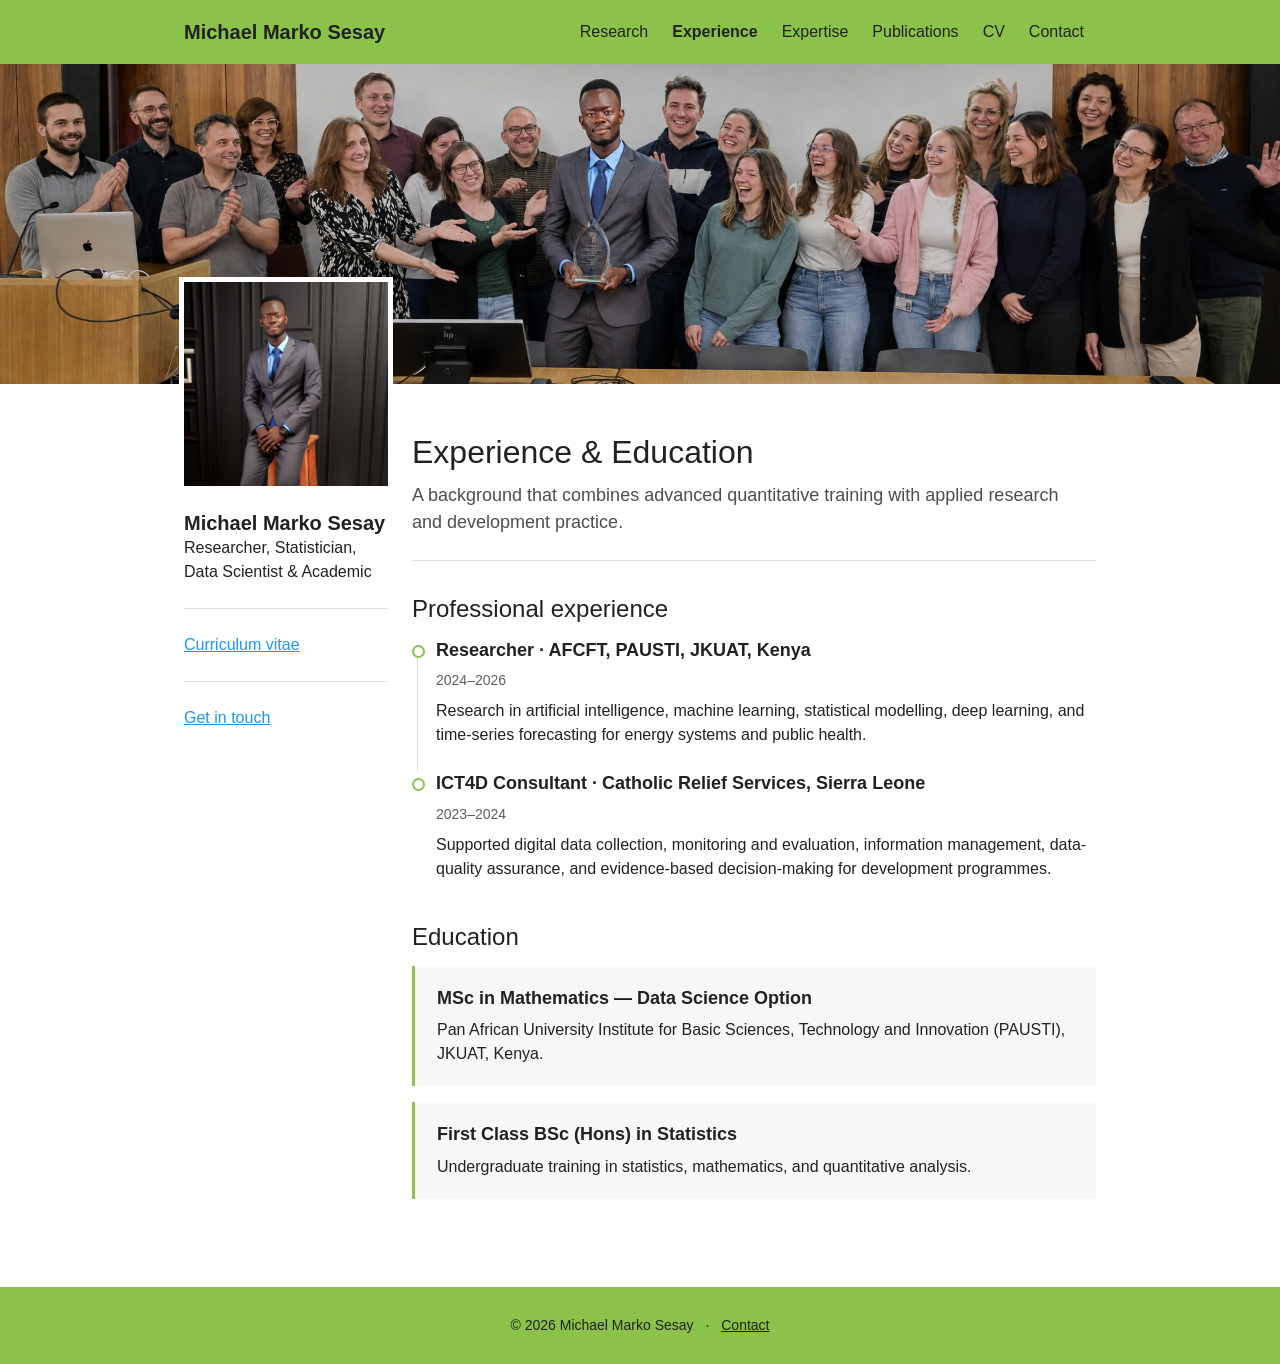
==== pages/achievements.html @ f6ff1989 "first commit" ====
<!doctype html>
<html lang="en"><head><meta charset="UTF-8" /><meta name="viewport" content="width=device-width, initial-scale=1.0" /><meta name="description" content="Professional experience and education of Michael Marko Sesay." /><title>Experience · Michael Marko Sesay</title><link rel="stylesheet" href="../assets/css/styles.css" /></head>
<body><header class="site-header"><div class="header-inner"><a class="site-title" href="../index.html">Michael Marko Sesay</a><nav class="desktop-nav" aria-label="Primary navigation"><a href="projects.html">Research</a><a aria-current="page" href="achievements.html">Experience</a><a href="testimonials.html">Expertise</a><a href="publications.html">Publications</a><a href="cv.html">CV</a><a href="contact.html">Contact</a></nav></div></header><div class="hero"><img src="../assets/images/group.png" alt="" /></div>
<main class="main-content"><div class="layout"><aside class="sidebar"><section class="profile-card"><img class="profile-photo" src="../assets/images/michael-marko-sesay.jpeg" alt="Michael Marko Sesay" /><h2>Michael Marko Sesay</h2><p>Researcher, Statistician, Data Scientist &amp; Academic</p><hr /><p><a href="cv.html">Curriculum vitae</a></p><hr /><p><a href="contact.html">Get in touch</a></p></section></aside><article class="content-column"><header class="page-intro"><h1>Experience &amp; Education</h1><p>A background that combines advanced quantitative training with applied research and development practice.</p></header><section class="detail-section"><h2>Professional experience</h2><ol class="timeline"><li><h3>Researcher · AFCFT, PAUSTI, JKUAT, Kenya</h3><p class="meta">2024–2026</p><p>Research in artificial intelligence, machine learning, statistical modelling, deep learning, and time-series forecasting for energy systems and public health.</p></li><li><h3>ICT4D Consultant · Catholic Relief Services, Sierra Leone</h3><p class="meta">2023–2024</p><p>Supported digital data collection, monitoring and evaluation, information management, data-quality assurance, and evidence-based decision-making for development programmes.</p></li></ol></section><section class="detail-section"><h2>Education</h2><ul class="feature-list"><li class="feature-card"><h3>MSc in Mathematics — Data Science Option</h3><p>Pan African University Institute for Basic Sciences, Technology and Innovation (PAUSTI), JKUAT, Kenya.</p></li><li class="feature-card"><h3>First Class BSc (Hons) in Statistics</h3><p>Undergraduate training in statistics, mathematics, and quantitative analysis.</p></li></ul></section></article></div></main><footer class="site-footer"><div>© 2026 Michael Marko Sesay <span>·</span> <a href="contact.html">Contact</a></div></footer></body></html>
---- assets/css/styles.css ----
:root {
  --green: #8bc34a;
  --ink: #212121;
  --muted: rgba(0, 0, 0, 0.54);
  --link: #1e95f2;
}

* { box-sizing: border-box; }
html { scroll-behavior: smooth; }
body { margin: 0; overflow-x: hidden; color: var(--ink); font-family: Arial, sans-serif; font-size: 16px; line-height: 1.5; }
a { color: var(--link); }

.site-header { position: fixed; z-index: 10; top: 0; right: 0; left: 0; height: 64px; background: var(--green); }
.header-inner { display: flex; align-items: center; max-width: 960px; height: 100%; margin: auto; padding: 0 24px; }
.site-title { color: var(--ink); font-size: 20px; font-weight: 700; line-height: 32px; text-decoration: none; white-space: nowrap; }
.desktop-nav { display: flex; align-items: center; margin-left: auto; }
.desktop-nav > a, .more-button { display: block; padding: 0 12px; border: 0; background: transparent; color: var(--ink); font: inherit; line-height: 32px; text-decoration: none; white-space: nowrap; cursor: pointer; }
.desktop-nav > a[aria-current="page"] { font-weight: 700; }
.more-menu { position: relative; }
.more-links { position: absolute; top: 36px; right: 0; display: none; width: 250px; padding: 4px 0; background: #fff; border: 1px solid #eee; border-radius: 4px; box-shadow: 0 1px 5px #0002; }
.more-links.open { display: block; }
.more-links a { display: block; padding: 8px 16px; color: var(--ink); line-height: 24px; text-decoration: none; }
.more-links a:hover { background: #f8f8f8; }

.hero { height: 240px; margin-top: 64px; overflow: hidden; background: #fff; }
.hero img { width: 100%; height: 100%; object-fit: cover; }
.main-content { min-height: calc(90vh - 64px); padding: 48px 0; }
.layout { display: grid; grid-template-columns: minmax(0, 25%) minmax(0, 75%); max-width: 960px; margin: auto; padding: 0 24px; }
.sidebar { padding-right: 24px; }
.profile-card { margin-top: -168px; }
.profile-photo { display: block; width: 100%; aspect-ratio: 1; object-fit: cover; box-shadow: 0 0 0 5px #fff; }
.profile-card .profile-photo, .mobile-contact .profile-photo, .contact-dialog .profile-photo { object-position: center top; }
.profile-card h2 { margin: 0; padding-top: 24px; font-size: 20px; line-height: 1.3; }
.profile-card p { margin: 0 0 16px; font-size: 16px; }
.profile-card a { overflow-wrap: anywhere; word-break: break-word; }
hr { height: 1px; margin: 24px 0; border: 0; background: #e0e0e0; }
.profile-card .large-rule { margin: 24px 0; }
.social-links { margin: 0; padding: 0; list-style: none; }
.social-links li { display: flex; align-items: center; min-height: 24px; margin-bottom: 8px; }
.social-icon { display: inline-grid; width: 24px; height: 24px; margin-right: 8px; place-items: center; color: #fff; background: #777; border-radius: 50%; font-size: 11px; font-weight: 700; }
.social-links li:first-child .social-icon { border-radius: 1px; background: #0a66c2; font-size: 13px; }

.content-column { padding-left: 0; }
.mobile-contact { display: none; }
article h1 { margin: 0; font-size: 32px; font-weight: 400; line-height: 1.25; }
article h2 { margin: 30px 0 14px; font-size: 24px; font-weight: 400; line-height: 1.3; }
article p { margin: 0 0 16px; }
.idea { margin: 18px 0; font-size: 21px; }

.page-intro { margin-bottom: 32px; padding-bottom: 24px; border-bottom: 1px solid #e0e0e0; }
.page-intro h1 { margin: 0 0 10px; font-size: 32px; font-weight: 400; line-height: 1.25; }
.page-intro p { max-width: 680px; margin: 0; color: #4d4d4d; font-size: 18px; }
.detail-section { margin-bottom: 40px; }
.detail-section h2 { margin: 0 0 14px; font-size: 24px; font-weight: 400; line-height: 1.3; }
.detail-section h3 { margin: 0 0 8px; font-size: 18px; line-height: 1.35; }
.detail-section p { margin: 0 0 14px; }
.feature-list { display: grid; gap: 16px; margin: 0; padding: 0; list-style: none; }
.feature-card { padding: 20px 22px; border-left: 3px solid var(--green); background: #f7f8f6; }
.feature-card p:last-child { margin-bottom: 0; }
.meta { margin-bottom: 8px !important; color: #5e5e5e; font-size: 14px; }
.timeline { margin: 0; padding: 0; list-style: none; }
.timeline li { position: relative; margin: 0 0 24px; padding-left: 24px; }
.timeline li::before { position: absolute; top: 7px; left: 0; width: 9px; height: 9px; border: 2px solid var(--green); border-radius: 50%; background: #fff; content: ""; }
.timeline li:not(:last-child)::after { position: absolute; top: 20px; bottom: -24px; left: 5px; width: 1px; background: #d9d9d9; content: ""; }
.contact-list { margin: 0; padding: 0; list-style: none; }
.contact-list li { margin: 0 0 14px; }
.contact-label { display: block; margin-bottom: 2px; color: #666; font-size: 13px; font-weight: 700; letter-spacing: .03em; text-transform: uppercase; }
.page-profile-title { margin: 0 0 16px; font-size: 20px; font-weight: 700; }
.consultation-form { padding: 24px; border-left: 3px solid var(--green); background: #f7f8f6; }
.consultation-form h2 { margin-top: 0; }
.consultation-form > p { margin-bottom: 20px; }
.form-grid { display: grid; grid-template-columns: repeat(2, minmax(0, 1fr)); gap: 16px; }
.form-field { display: grid; gap: 6px; }
.form-field-full { grid-column: 1 / -1; }
.form-field label { color: #404040; font-size: 14px; font-weight: 700; }
.form-field input, .form-field textarea { width: 100%; padding: 10px 12px; border: 1px solid #c9cec4; border-radius: 3px; background: #fff; color: var(--ink); font: inherit; }
.form-field textarea { min-height: 150px; resize: vertical; }
.form-field input:focus, .form-field textarea:focus { border-color: #669a3e; outline: 3px solid #8bc34a42; }
.form-honeypot { position: absolute; width: 1px; height: 1px; overflow: hidden; clip: rect(0 0 0 0); white-space: nowrap; }
.form-submit { margin-top: 18px; padding: 10px 18px; border: 0; border-radius: 3px; background: #75a842; color: #15210d; font: inherit; font-weight: 700; cursor: pointer; }
.form-submit:hover:not(:disabled) { background: #659935; }
.form-submit:disabled { cursor: wait; opacity: .7; }
.form-status { min-height: 24px; margin: 13px 0 0; font-size: 14px; }
.form-status[data-state="success"] { color: #2e7021; }
.form-status[data-state="error"] { color: #a13223; }
.form-status[data-state="pending"] { color: #4d5f41; }
.direct-email { margin-top: 14px !important; font-size: 14px; }

.site-footer { padding: 28px 24px; background: var(--green); color: var(--ink); text-align: center; font-size: 14px; }
.site-footer a { color: var(--ink); }
.site-footer span { margin: 0 8px; }

.contact-dialog { width: min(420px, calc(100% - 32px)); padding: 28px; border: 0; box-shadow: 0 10px 40px #0005; text-align: center; }
.contact-dialog::backdrop { background: #0008; }
.contact-dialog .profile-photo { width: 160px; margin: 0 auto 22px; }
.contact-dialog h2 { margin: 0; font-size: 24px; }
.dialog-close { position: absolute; top: 8px; right: 12px; border: 0; background: transparent; font-size: 28px; cursor: pointer; }

@media (min-width: 768px) { .hero { height: 320px; } .profile-card { margin-top: calc(-50% - 48px); } }
@media (max-width: 767px) {
  .layout { display: block; padding: 0 24px; }
  .sidebar { display: none; }
  .mobile-contact { display: block; margin-top: -168px; padding-bottom: 24px; text-align: center; }
  .mobile-contact .profile-photo { width: 240px; margin: 0 auto 24px; }
  .mobile-contact h1 { margin: 0; font-size: 28px; line-height: 1.25; }
  .mobile-contact p { margin: 6px 0 0; padding: 0 8px; font-size: 16px; overflow-wrap: break-word; }
  .contact-button { padding: 8px 20px; border: 0; border-radius: 3px; background: var(--green); color: var(--ink); font: inherit; cursor: pointer; }
  article h1 { font-size: 30px; }
  .page-intro h1 { font-size: 30px; }
  .form-grid { grid-template-columns: 1fr; }
  .form-field-full { grid-column: auto; }
}
@media (max-width: 620px) { .desktop-nav { display: none; } }

/* Homepage — bespoke research portfolio layout */
.home-page { background: #fff; color: #1c1c25; font-family: Arial, Helvetica, sans-serif; font-size: 14px; line-height: 1.45; }
.home-page * { box-sizing: border-box; }
.home-container { width: min(1364px, calc(100% - 48px)); margin: 0 auto; }
.home-header { height: 64px; border-top: 1px solid #dcdcd6; border-bottom: 1px solid #e4e5e0; background: #fff; }
.home-nav { display: flex; align-items: center; justify-content: space-between; height: 100%; }
.home-brand { display: inline-flex; align-items: center; gap: 13px; color: #14151d; font-size: 23px; font-weight: 700; line-height: 1; text-decoration: none; letter-spacing: -.3px; }
.home-brand strong { color: #578c34; }
.brand-mark { width: 39px; height: 39px; color: #8eb75e; }
.home-links { display: flex; align-items: stretch; gap: 30px; height: 100%; }
.home-links a { position: relative; display: grid; align-items: center; color: #262630; font-size: 13px; text-decoration: none; }
.home-links a.active { color: #558d31; font-weight: 700; }
.home-links a.active::after { position: absolute; right: 0; bottom: 4px; left: 0; height: 2px; background: #558d31; content: ""; }
.home-hero { position: relative; min-height: 413px; overflow: hidden; background: radial-gradient(circle at 85% 42%, #f1f6ee 0 5%, transparent 28%), linear-gradient(90deg, #fff 0%, #fff 40%, #fbfcfa 100%); }
.hero-brain { position: absolute; top: -104px; right: -10px; width: min(790px, 54vw); max-height: 590px; object-fit: contain; opacity: .43; mix-blend-mode: multiply; }
.hero-grid { position: relative; z-index: 1; display: grid; grid-template-columns: 394px minmax(0, 1fr); gap: 67px; padding-top: 23px; }
.identity-card { align-self: start; overflow: hidden; border-radius: 11px; background: #fff; box-shadow: 0 14px 22px #395b282d; }
.identity-card > img { display: block; width: 100%; height: 260px; object-fit: cover; object-position: center 18%; }
.identity-copy { min-height: 106px; padding: 12px 24px 10px; color: #fff; background: linear-gradient(100deg, #447c32, #5a8647e8); }
.identity-copy h2 { margin: 0 0 1px; color: #fff; font-size: 20px; font-weight: 700; line-height: 1.2; }
.identity-copy > p { margin: 0; font-size: 12px; line-height: 1.45; }
.identity-meta { display: flex; justify-content: space-between; gap: 12px; margin-top: 8px; color: #fff; font-size: 11px; white-space: nowrap; }
.identity-meta a { color: inherit; text-decoration: none; }
.hero-copy { max-width: 660px; padding-top: 28px; }
.eyebrow { margin: 0 0 13px; color: #528a31; font-size: 12px; font-weight: 700; letter-spacing: .02em; }
.hero-copy h1 { margin: 0; color: #171923; font-size: clamp(37px, 3.2vw, 40px); font-weight: 700; letter-spacing: -.75px; line-height: 1.16; }
.hero-copy h1 span { color: #548b33; }
.title-rule { width: 45px; height: 3px; margin: 18px 0 18px; background: #578f37; }
.hero-description { max-width: 610px; margin: 0; color: #4e4e59; font-size: 13px; line-height: 1.7; }
.hero-actions { display: flex; gap: 16px; margin-top: 28px; }
.button { display: inline-flex; align-items: center; justify-content: center; min-width: 151px; height: 42px; padding: 0 18px; border: 1px solid #5e913b; border-radius: 8px; color: #20211f; background: #fff; font-size: 12px; font-weight: 700; text-decoration: none; }
.button span { margin-right: 12px; color: #518834; font-size: 19px; font-weight: 400; }
.button-primary { color: #fff; border-color: #4f8330; background: linear-gradient(135deg, #578e32, #79a849); box-shadow: 0 7px 11px #53862b3b; }
.button-primary span { color: #fff; }
.metrics { position: relative; z-index: 2; display: grid; grid-template-columns: repeat(4, 1fr); margin-top: 0; border-radius: 11px; background: #fff; box-shadow: 0 6px 19px #232a1420; transform: translateY(-2px); }
.metric { display: flex; align-items: center; justify-content: center; gap: 16px; min-height: 74px; }
.metric:not(:last-child) { border-right: 1px solid #e4e6e0; }
.metric-icon { display: grid; width: 43px; height: 43px; place-items: center; border: 1px solid #dce6d5; border-radius: 50%; color: #579035; background: linear-gradient(135deg, #fff, #eff5ea); font-size: 23px; }
.metric p { margin: 0; }
.metric strong, .metric span:not(.metric-icon) { display: block; }
.metric strong { color: #548c33; font-size: 19px; line-height: 1.1; }
.metric p span { margin-top: 3px; color: #5f5d69; font-size: 12px; }
.dashboard { display: grid; grid-template-columns: 1.43fr .83fr .65fr; gap: 35px; padding-top: 23px; padding-bottom: 30px; }
.section-heading { display: flex; align-items: baseline; justify-content: space-between; margin-bottom: 12px; }
.section-heading h2, .highlights-panel h2 { margin: 0; color: #1b1c23; font-size: 15px; font-weight: 700; }
.section-heading a, .research-card-copy a, .all-publications { color: #578f37; font-size: 10px; font-weight: 700; text-decoration: none; }
.research-grid { display: grid; grid-template-columns: repeat(3, 1fr); gap: 16px; }
.research-card { overflow: hidden; min-height: 232px; border-radius: 8px; background: #fff; box-shadow: 0 4px 10px #242d1817; }
.research-image { height: 93px; background-image: url("../images/research-triptych.png"); background-repeat: no-repeat; background-size: 300% auto; }
.image-one { background-position: 0 center; }
.image-two { background-position: 50% center; }
.image-three { background-position: 100% center; }
.research-card-copy { padding: 10px 13px 14px; }
.research-card-copy h3 { margin: 0 0 7px; color: #21232a; font-size: 13px; line-height: 1.24; }
.research-card-copy p { min-height: 49px; margin: 0 0 8px; color: #575866; font-size: 10px; line-height: 1.45; }
.publication-panel { min-width: 0; }
.publication-list { padding: 9px 15px 0; border-radius: 8px 8px 0 0; background: #fff; box-shadow: 0 4px 10px #242d1817; }
.publication-list article { display: grid; grid-template-columns: 23px minmax(0, 1fr) auto; gap: 7px; padding: 9px 0 10px; }
.publication-list article + article { border-top: 1px solid #e6e7e4; }
.publication-icon { color: #589035; font-size: 21px; }
.publication-list h3 { margin: 0; color: #26272d; font-size: 10px; line-height: 1.34; }
.publication-list p { margin: 3px 0 0; color: #71717c; font-size: 9px; }
.publication-list time { color: #74747d; font-size: 10px; }
.all-publications { display: block; padding: 9px 16px 13px; border-radius: 0 0 8px 8px; background: #fff; text-align: right; box-shadow: 0 6px 10px #242d1817; }
.highlights-panel { min-width: 0; }
.highlights-panel > ul { margin: 10px 0 14px; padding: 0; list-style: none; }
.highlights-panel > ul li { position: relative; margin-bottom: 9px; padding-left: 22px; color: #52535d; font-size: 10px; line-height: 1.32; }
.highlights-panel > ul li::before { position: absolute; top: -2px; left: 0; display: grid; width: 15px; height: 15px; place-items: center; border: 1px solid #72a64d; border-radius: 50%; color: #5b9137; content: "✓"; font-size: 10px; font-weight: 700; }
.highlights-panel .testimonial-title { margin-top: 14px; }
.highlights-panel blockquote { position: relative; margin: 8px 0 0; padding-left: 32px; }
.highlights-panel blockquote > span { position: absolute; top: -7px; left: 0; color: #5c963a; font-family: Georgia, serif; font-size: 47px; font-weight: 700; line-height: 1; }
.highlights-panel blockquote p { margin: 0 0 6px; color: #575762; font-size: 10px; line-height: 1.35; }
.highlights-panel blockquote footer { color: #666773; font-size: 10px; line-height: 1.25; }
.testimonial-controls { display: flex; align-items: center; justify-content: space-between; margin-top: 8px; color: #d6d8d2; font-size: 8px; }
.testimonial-controls i { color: #6ca143; font-style: normal; }
.testimonial-controls button { display: grid; width: 28px; height: 28px; place-items: center; border: 1px solid #dce5d5; border-radius: 50%; color: #61973f; background: #f5f8f3; font-size: 23px; line-height: 1; }
.home-footer { border-top: 1px solid #dfe5d9; background: #fbfcfa; }
.footer-grid { display: grid; grid-template-columns: 1.15fr 1.55fr 1.1fr .95fr; gap: 45px; padding: 20px 4px 22px; }
.footer-grid h3 { margin: 0 0 10px; color: #23242b; font-size: 13px; }
.footer-intro .home-brand { font-size: 17px; }
.footer-intro .brand-mark { width: 26px; height: 26px; }
.footer-intro p { max-width: 230px; margin: 8px 0 0; color: #484954; font-size: 11px; line-height: 1.55; }
.footer-links { display: grid; grid-template-columns: repeat(2, minmax(72px, 1fr)); gap: 5px 18px; }
.footer-links a, .footer-contact, .copyright, .legal { margin: 0; color: #44454e; font-size: 10px; text-decoration: none; }
.footer-contact { margin-bottom: 8px; }
.connect-icons { display: flex; gap: 11px; }
.connect-icons span { display: grid; width: 28px; height: 28px; place-items: center; border-radius: 50%; color: #fff; background: #1478b8; font-size: 14px; font-weight: 700; }
.connect-icons span:nth-child(2) { background: #24a28d; font-size: 10px; }.connect-icons span:nth-child(3) { background: #94bf48; }.connect-icons span:nth-child(4) { color: #556355; border: 1px solid #d5dfd1; background: #fff; }
.connect-icons sup { font-size: 6px; }
.copyright { margin-top: 11px; line-height: 1.35; }
.legal { display: flex; gap: 17px; margin-top: 12px; }.legal a { color: inherit; text-decoration: none; }
@media (max-width: 1120px) { .home-links { gap: 17px; }.hero-grid { grid-template-columns: 335px minmax(0, 1fr); gap: 43px; }.identity-card > img { height: 240px; }.dashboard { grid-template-columns: 1.35fr 1fr; }.highlights-panel { grid-column: 1 / -1; }.highlights-panel > ul { display: grid; grid-template-columns: repeat(2, 1fr); gap: 5px 20px; }.hero-copy h1 { font-size: 34px; } }
@media (max-width: 760px) { .home-container { width: min(100% - 32px, 560px); }.home-header { height: auto; }.home-nav { flex-direction: column; align-items: flex-start; gap: 9px; padding: 13px 0 9px; }.home-links { flex-wrap: wrap; gap: 3px 18px; height: auto; }.home-links a { min-height: 28px; font-size: 12px; }.home-links a.active::after { bottom: 0; }.home-hero { min-height: 0; }.hero-brain { top: 80px; right: -200px; width: 740px; opacity: .22; }.hero-grid { display: flex; flex-direction: column; gap: 25px; padding: 24px 0 32px; }.identity-card { width: min(100%, 394px); }.hero-copy { padding-top: 0; }.hero-copy h1 { font-size: clamp(30px, 9vw, 39px); }.hero-copy h1 br { display: none; }.hero-actions { flex-wrap: wrap; margin-top: 21px; }.metrics { grid-template-columns: repeat(2, 1fr); margin-top: 0; }.metric:nth-child(2) { border-right: 0; }.metric:nth-child(-n+2) { border-bottom: 1px solid #e4e6e0; }.dashboard { display: block; padding-top: 30px; }.publication-panel, .highlights-panel { margin-top: 30px; }.footer-grid { grid-template-columns: repeat(2, 1fr); gap: 25px; } }
@media (max-width: 450px) { .identity-meta { flex-direction: column; gap: 3px; }.identity-card > img { height: 235px; }.research-grid { grid-template-columns: 1fr; }.research-image { height: 140px; }.research-card-copy p { min-height: 0; }.highlights-panel > ul { display: block; }.footer-grid { grid-template-columns: 1fr; }.metrics { grid-template-columns: 1fr; }.metric, .metric:nth-child(2) { border-right: 0; border-bottom: 1px solid #e4e6e0; }.metric:last-child { border-bottom: 0; }.hero-actions { display: grid; grid-template-columns: 1fr; }.button { width: 100%; } }
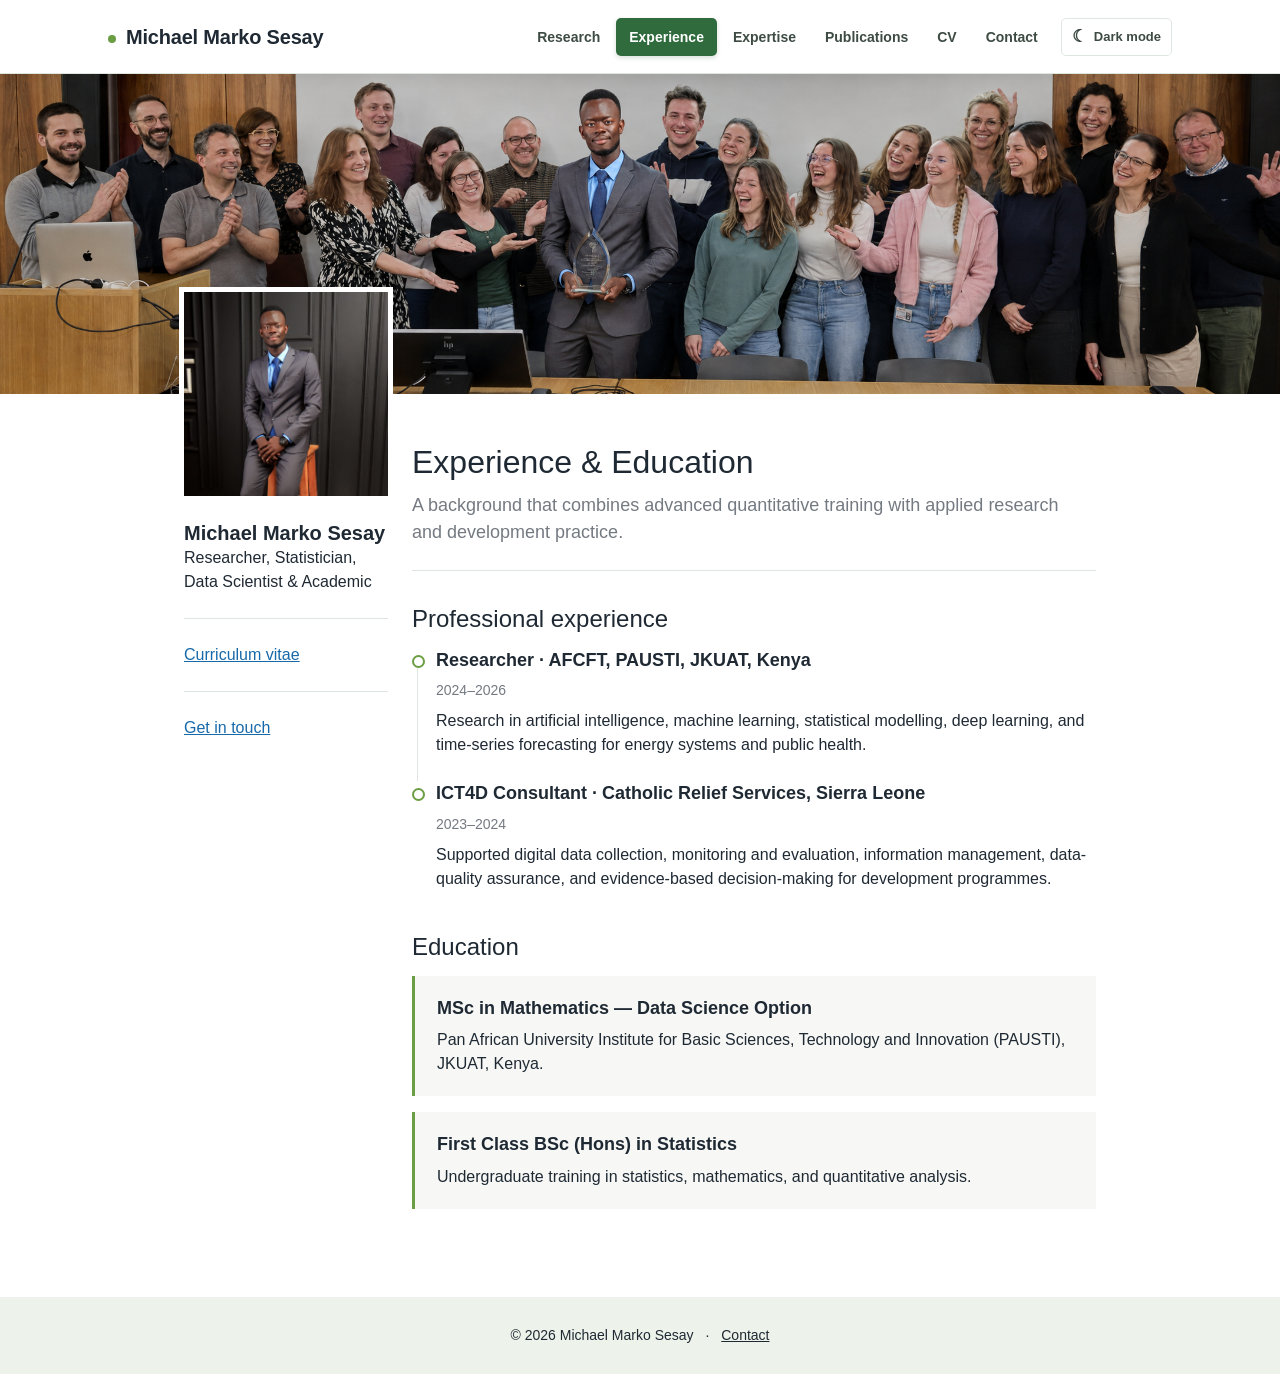
==== commit 57d9a0e6: "Add dark mode and refine contact experience" ====
--- a/pages/achievements.html
+++ b/pages/achievements.html
@@ -1,4 +1,4 @@
 <!doctype html>
-<html lang="en"><head><meta charset="UTF-8" /><meta name="viewport" content="width=device-width, initial-scale=1.0" /><meta name="description" content="Professional experience and education of Michael Marko Sesay." /><title>Experience · Michael Marko Sesay</title><link rel="stylesheet" href="../assets/css/styles.css" /></head>
+<html lang="en"><head><meta charset="UTF-8" /><meta name="viewport" content="width=device-width, initial-scale=1.0" /><meta name="description" content="Professional experience and education of Michael Marko Sesay." /><title>Experience · Michael Marko Sesay</title><link rel="stylesheet" href="../assets/css/styles.css" /><script src="../assets/js/theme.js"></script></head>
 <body><header class="site-header"><div class="header-inner"><a class="site-title" href="../index.html">Michael Marko Sesay</a><nav class="desktop-nav" aria-label="Primary navigation"><a href="projects.html">Research</a><a aria-current="page" href="achievements.html">Experience</a><a href="testimonials.html">Expertise</a><a href="publications.html">Publications</a><a href="cv.html">CV</a><a href="contact.html">Contact</a></nav></div></header><div class="hero"><img src="../assets/images/group.png" alt="" /></div>
 <main class="main-content"><div class="layout"><aside class="sidebar"><section class="profile-card"><img class="profile-photo" src="../assets/images/michael-marko-sesay.jpeg" alt="Michael Marko Sesay" /><h2>Michael Marko Sesay</h2><p>Researcher, Statistician, Data Scientist &amp; Academic</p><hr /><p><a href="cv.html">Curriculum vitae</a></p><hr /><p><a href="contact.html">Get in touch</a></p></section></aside><article class="content-column"><header class="page-intro"><h1>Experience &amp; Education</h1><p>A background that combines advanced quantitative training with applied research and development practice.</p></header><section class="detail-section"><h2>Professional experience</h2><ol class="timeline"><li><h3>Researcher · AFCFT, PAUSTI, JKUAT, Kenya</h3><p class="meta">2024–2026</p><p>Research in artificial intelligence, machine learning, statistical modelling, deep learning, and time-series forecasting for energy systems and public health.</p></li><li><h3>ICT4D Consultant · Catholic Relief Services, Sierra Leone</h3><p class="meta">2023–2024</p><p>Supported digital data collection, monitoring and evaluation, information management, data-quality assurance, and evidence-based decision-making for development programmes.</p></li></ol></section><section class="detail-section"><h2>Education</h2><ul class="feature-list"><li class="feature-card"><h3>MSc in Mathematics — Data Science Option</h3><p>Pan African University Institute for Basic Sciences, Technology and Innovation (PAUSTI), JKUAT, Kenya.</p></li><li class="feature-card"><h3>First Class BSc (Hons) in Statistics</h3><p>Undergraduate training in statistics, mathematics, and quantitative analysis.</p></li></ul></section></article></div></main><footer class="site-footer"><div>© 2026 Michael Marko Sesay <span>·</span> <a href="contact.html">Contact</a></div></footer></body></html>
--- a/assets/css/styles.css
+++ b/assets/css/styles.css
@@ -1,39 +1,52 @@
 :root {
-  --green: #8bc34a;
-  --ink: #212121;
-  --muted: rgba(0, 0, 0, 0.54);
-  --link: #1e95f2;
+  --green: #6b9e43;
+  --green-dark: #2f6b3c;
+  --ink: #1f2933;
+  --muted: rgba(31, 41, 51, 0.62);
+  --link: #1769aa;
+  --page-bg: #ffffff;
+  --surface: #f7f8f6;
+  --header-bg: rgb(255 255 255 / 96%);
+  --border: #dfe6df;
+  --nav-ink: #3d4b43;
+  --nav-hover: #edf4ec;
+  --footer-bg: #edf3ea;
 }
 
 * { box-sizing: border-box; }
 html { scroll-behavior: smooth; }
-body { margin: 0; overflow-x: hidden; color: var(--ink); font-family: Arial, sans-serif; font-size: 16px; line-height: 1.5; }
+body { margin: 0; overflow-x: hidden; color: var(--ink); background: var(--page-bg); font-family: Arial, sans-serif; font-size: 16px; line-height: 1.5; transition: color .2s ease, background-color .2s ease; }
 a { color: var(--link); }
 
-.site-header { position: fixed; z-index: 10; top: 0; right: 0; left: 0; height: 64px; background: var(--green); }
-.header-inner { display: flex; align-items: center; max-width: 960px; height: 100%; margin: auto; padding: 0 24px; }
-.site-title { color: var(--ink); font-size: 20px; font-weight: 700; line-height: 32px; text-decoration: none; white-space: nowrap; }
-.desktop-nav { display: flex; align-items: center; margin-left: auto; }
-.desktop-nav > a, .more-button { display: block; padding: 0 12px; border: 0; background: transparent; color: var(--ink); font: inherit; line-height: 32px; text-decoration: none; white-space: nowrap; cursor: pointer; }
-.desktop-nav > a[aria-current="page"] { font-weight: 700; }
+.site-header { position: fixed; z-index: 10; top: 0; right: 0; left: 0; height: 74px; border-bottom: 1px solid var(--border); background: var(--header-bg); box-shadow: 0 2px 14px #17221812; backdrop-filter: blur(12px); }
+.header-inner { display: flex; align-items: center; max-width: 1120px; height: 100%; margin: auto; padding: 0 28px; }
+.site-title { color: var(--ink); font-size: 20px; font-weight: 700; letter-spacing: -.2px; line-height: 32px; text-decoration: none; white-space: nowrap; }
+.site-title::before { display: inline-block; width: 8px; height: 8px; margin: 0 10px 1px 0; border-radius: 50%; background: var(--green); content: ""; }
+.desktop-nav { display: flex; align-items: center; gap: 3px; margin-left: auto; }
+.desktop-nav > a, .more-button { display: block; padding: 9px 13px; border: 0; border-radius: 5px; background: transparent; color: var(--nav-ink); font: inherit; font-size: 14px; font-weight: 600; line-height: 20px; text-decoration: none; white-space: nowrap; cursor: pointer; transition: color .18s ease, background-color .18s ease, box-shadow .18s ease; }
+.desktop-nav > a:hover, .desktop-nav > a:focus-visible, .more-button:hover, .more-button:focus-visible { color: var(--green-dark); background: var(--nav-hover); outline: none; }
+.desktop-nav > a[aria-current="page"] { color: #fff; background: var(--green-dark); box-shadow: 0 2px 5px #285a3430; }
+.theme-toggle { display: inline-flex; align-items: center; gap: 7px; margin-left: 10px; padding: 8px 10px; border: 1px solid var(--border); border-radius: 5px; color: var(--nav-ink); background: transparent; font: inherit; font-size: 13px; font-weight: 600; line-height: 20px; white-space: nowrap; cursor: pointer; transition: color .18s ease, background-color .18s ease, border-color .18s ease; }
+.theme-toggle:hover, .theme-toggle:focus-visible { border-color: var(--green); color: var(--green-dark); background: var(--nav-hover); outline: none; }
+.theme-toggle > span:first-child { font-size: 17px; line-height: 1; }
 .more-menu { position: relative; }
 .more-links { position: absolute; top: 36px; right: 0; display: none; width: 250px; padding: 4px 0; background: #fff; border: 1px solid #eee; border-radius: 4px; box-shadow: 0 1px 5px #0002; }
 .more-links.open { display: block; }
 .more-links a { display: block; padding: 8px 16px; color: var(--ink); line-height: 24px; text-decoration: none; }
 .more-links a:hover { background: #f8f8f8; }
 
-.hero { height: 240px; margin-top: 64px; overflow: hidden; background: #fff; }
+.hero { height: 240px; margin-top: 74px; overflow: hidden; background: var(--page-bg); }
 .hero img { width: 100%; height: 100%; object-fit: cover; }
-.main-content { min-height: calc(90vh - 64px); padding: 48px 0; }
+.main-content { min-height: calc(90vh - 74px); padding: 48px 0; }
 .layout { display: grid; grid-template-columns: minmax(0, 25%) minmax(0, 75%); max-width: 960px; margin: auto; padding: 0 24px; }
 .sidebar { padding-right: 24px; }
 .profile-card { margin-top: -168px; }
-.profile-photo { display: block; width: 100%; aspect-ratio: 1; object-fit: cover; box-shadow: 0 0 0 5px #fff; }
+.profile-photo { display: block; width: 100%; aspect-ratio: 1; object-fit: cover; box-shadow: 0 0 0 5px var(--page-bg); }
 .profile-card .profile-photo, .mobile-contact .profile-photo, .contact-dialog .profile-photo { object-position: center top; }
 .profile-card h2 { margin: 0; padding-top: 24px; font-size: 20px; line-height: 1.3; }
 .profile-card p { margin: 0 0 16px; font-size: 16px; }
 .profile-card a { overflow-wrap: anywhere; word-break: break-word; }
-hr { height: 1px; margin: 24px 0; border: 0; background: #e0e0e0; }
+hr { height: 1px; margin: 24px 0; border: 0; background: var(--border); }
 .profile-card .large-rule { margin: 24px 0; }
 .social-links { margin: 0; padding: 0; list-style: none; }
 .social-links li { display: flex; align-items: center; min-height: 24px; margin-bottom: 8px; }
@@ -47,33 +60,33 @@
 article p { margin: 0 0 16px; }
 .idea { margin: 18px 0; font-size: 21px; }
 
-.page-intro { margin-bottom: 32px; padding-bottom: 24px; border-bottom: 1px solid #e0e0e0; }
+.page-intro { margin-bottom: 32px; padding-bottom: 24px; border-bottom: 1px solid var(--border); }
 .page-intro h1 { margin: 0 0 10px; font-size: 32px; font-weight: 400; line-height: 1.25; }
-.page-intro p { max-width: 680px; margin: 0; color: #4d4d4d; font-size: 18px; }
+.page-intro p { max-width: 680px; margin: 0; color: var(--muted); font-size: 18px; }
 .detail-section { margin-bottom: 40px; }
 .detail-section h2 { margin: 0 0 14px; font-size: 24px; font-weight: 400; line-height: 1.3; }
 .detail-section h3 { margin: 0 0 8px; font-size: 18px; line-height: 1.35; }
 .detail-section p { margin: 0 0 14px; }
 .feature-list { display: grid; gap: 16px; margin: 0; padding: 0; list-style: none; }
-.feature-card { padding: 20px 22px; border-left: 3px solid var(--green); background: #f7f8f6; }
+.feature-card { padding: 20px 22px; border-left: 3px solid var(--green); background: var(--surface); }
 .feature-card p:last-child { margin-bottom: 0; }
-.meta { margin-bottom: 8px !important; color: #5e5e5e; font-size: 14px; }
+.meta { margin-bottom: 8px !important; color: var(--muted); font-size: 14px; }
 .timeline { margin: 0; padding: 0; list-style: none; }
 .timeline li { position: relative; margin: 0 0 24px; padding-left: 24px; }
-.timeline li::before { position: absolute; top: 7px; left: 0; width: 9px; height: 9px; border: 2px solid var(--green); border-radius: 50%; background: #fff; content: ""; }
-.timeline li:not(:last-child)::after { position: absolute; top: 20px; bottom: -24px; left: 5px; width: 1px; background: #d9d9d9; content: ""; }
+.timeline li::before { position: absolute; top: 7px; left: 0; width: 9px; height: 9px; border: 2px solid var(--green); border-radius: 50%; background: var(--page-bg); content: ""; }
+.timeline li:not(:last-child)::after { position: absolute; top: 20px; bottom: -24px; left: 5px; width: 1px; background: var(--border); content: ""; }
 .contact-list { margin: 0; padding: 0; list-style: none; }
 .contact-list li { margin: 0 0 14px; }
 .contact-label { display: block; margin-bottom: 2px; color: #666; font-size: 13px; font-weight: 700; letter-spacing: .03em; text-transform: uppercase; }
 .page-profile-title { margin: 0 0 16px; font-size: 20px; font-weight: 700; }
-.consultation-form { padding: 24px; border-left: 3px solid var(--green); background: #f7f8f6; }
+.consultation-form { padding: 24px; border-left: 3px solid var(--green); background: var(--surface); }
 .consultation-form h2 { margin-top: 0; }
 .consultation-form > p { margin-bottom: 20px; }
 .form-grid { display: grid; grid-template-columns: repeat(2, minmax(0, 1fr)); gap: 16px; }
 .form-field { display: grid; gap: 6px; }
 .form-field-full { grid-column: 1 / -1; }
-.form-field label { color: #404040; font-size: 14px; font-weight: 700; }
-.form-field input, .form-field textarea { width: 100%; padding: 10px 12px; border: 1px solid #c9cec4; border-radius: 3px; background: #fff; color: var(--ink); font: inherit; }
+.form-field label { color: var(--ink); font-size: 14px; font-weight: 700; }
+.form-field input, .form-field textarea { width: 100%; padding: 10px 12px; border: 1px solid var(--border); border-radius: 3px; background: var(--page-bg); color: var(--ink); font: inherit; }
 .form-field textarea { min-height: 150px; resize: vertical; }
 .form-field input:focus, .form-field textarea:focus { border-color: #669a3e; outline: 3px solid #8bc34a42; }
 .form-honeypot { position: absolute; width: 1px; height: 1px; overflow: hidden; clip: rect(0 0 0 0); white-space: nowrap; }
@@ -86,9 +99,40 @@
 .form-status[data-state="pending"] { color: #4d5f41; }
 .direct-email { margin-top: 14px !important; font-size: 14px; }
 
-.site-footer { padding: 28px 24px; background: var(--green); color: var(--ink); text-align: center; font-size: 14px; }
+.site-footer { padding: 28px 24px; background: var(--footer-bg); color: var(--ink); text-align: center; font-size: 14px; }
 .site-footer a { color: var(--ink); }
 .site-footer span { margin: 0 8px; }
+
+html[data-theme="dark"] {
+  color-scheme: dark;
+  --green: #91bd69;
+  --green-dark: #8fbd70;
+  --ink: #edf3ed;
+  --muted: #b8c4ba;
+  --link: #a7d88a;
+  --page-bg: #101712;
+  --surface: #19231c;
+  --header-bg: rgb(20 29 23 / 96%);
+  --border: #334239;
+  --nav-ink: #dce8dd;
+  --nav-hover: #26382b;
+  --footer-bg: #16231a;
+}
+
+html[data-theme="dark"] .site-header { box-shadow: 0 2px 16px #0008; }
+html[data-theme="dark"] .site-title::before { box-shadow: 0 0 0 4px #91bd6926; }
+html[data-theme="dark"] .desktop-nav > a[aria-current="page"] { color: #122015; background: var(--green); box-shadow: none; }
+html[data-theme="dark"] .desktop-nav > a:hover, html[data-theme="dark"] .desktop-nav > a:focus-visible, html[data-theme="dark"] .more-button:hover, html[data-theme="dark"] .more-button:focus-visible, html[data-theme="dark"] .theme-toggle:hover, html[data-theme="dark"] .theme-toggle:focus-visible { color: #eff8ed; }
+html[data-theme="dark"] .more-links { border-color: var(--border); background: var(--surface); box-shadow: 0 10px 24px #0008; }
+html[data-theme="dark"] .more-links a { color: var(--ink); }
+html[data-theme="dark"] .more-links a:hover { background: var(--nav-hover); }
+html[data-theme="dark"] .social-icon { background: #506055; }
+html[data-theme="dark"] .form-submit { color: #112013; background: var(--green); }
+html[data-theme="dark"] .form-submit:hover:not(:disabled) { background: #a7cf85; }
+html[data-theme="dark"] .form-field input::placeholder, html[data-theme="dark"] .form-field textarea::placeholder { color: #9fac9f; }
+html[data-theme="dark"] .form-status[data-state="success"] { color: #a7d88a; }
+html[data-theme="dark"] .form-status[data-state="error"] { color: #ffb3a8; }
+html[data-theme="dark"] .form-status[data-state="pending"] { color: #c6d6c6; }
 
 .contact-dialog { width: min(420px, calc(100% - 32px)); padding: 28px; border: 0; box-shadow: 0 10px 40px #0005; text-align: center; }
 .contact-dialog::backdrop { background: #0008; }
@@ -110,7 +154,8 @@
   .form-grid { grid-template-columns: 1fr; }
   .form-field-full { grid-column: auto; }
 }
-@media (max-width: 620px) { .desktop-nav { display: none; } }
+@media (max-width: 860px) { .theme-toggle-text { display: none; } .theme-toggle { padding: 8px 9px; } }
+@media (max-width: 620px) { .desktop-nav { display: none; } .theme-toggle { margin-left: auto; } }
 
 /* Homepage — bespoke research portfolio layout */
 .home-page { background: #fff; color: #1c1c25; font-family: Arial, Helvetica, sans-serif; font-size: 14px; line-height: 1.45; }
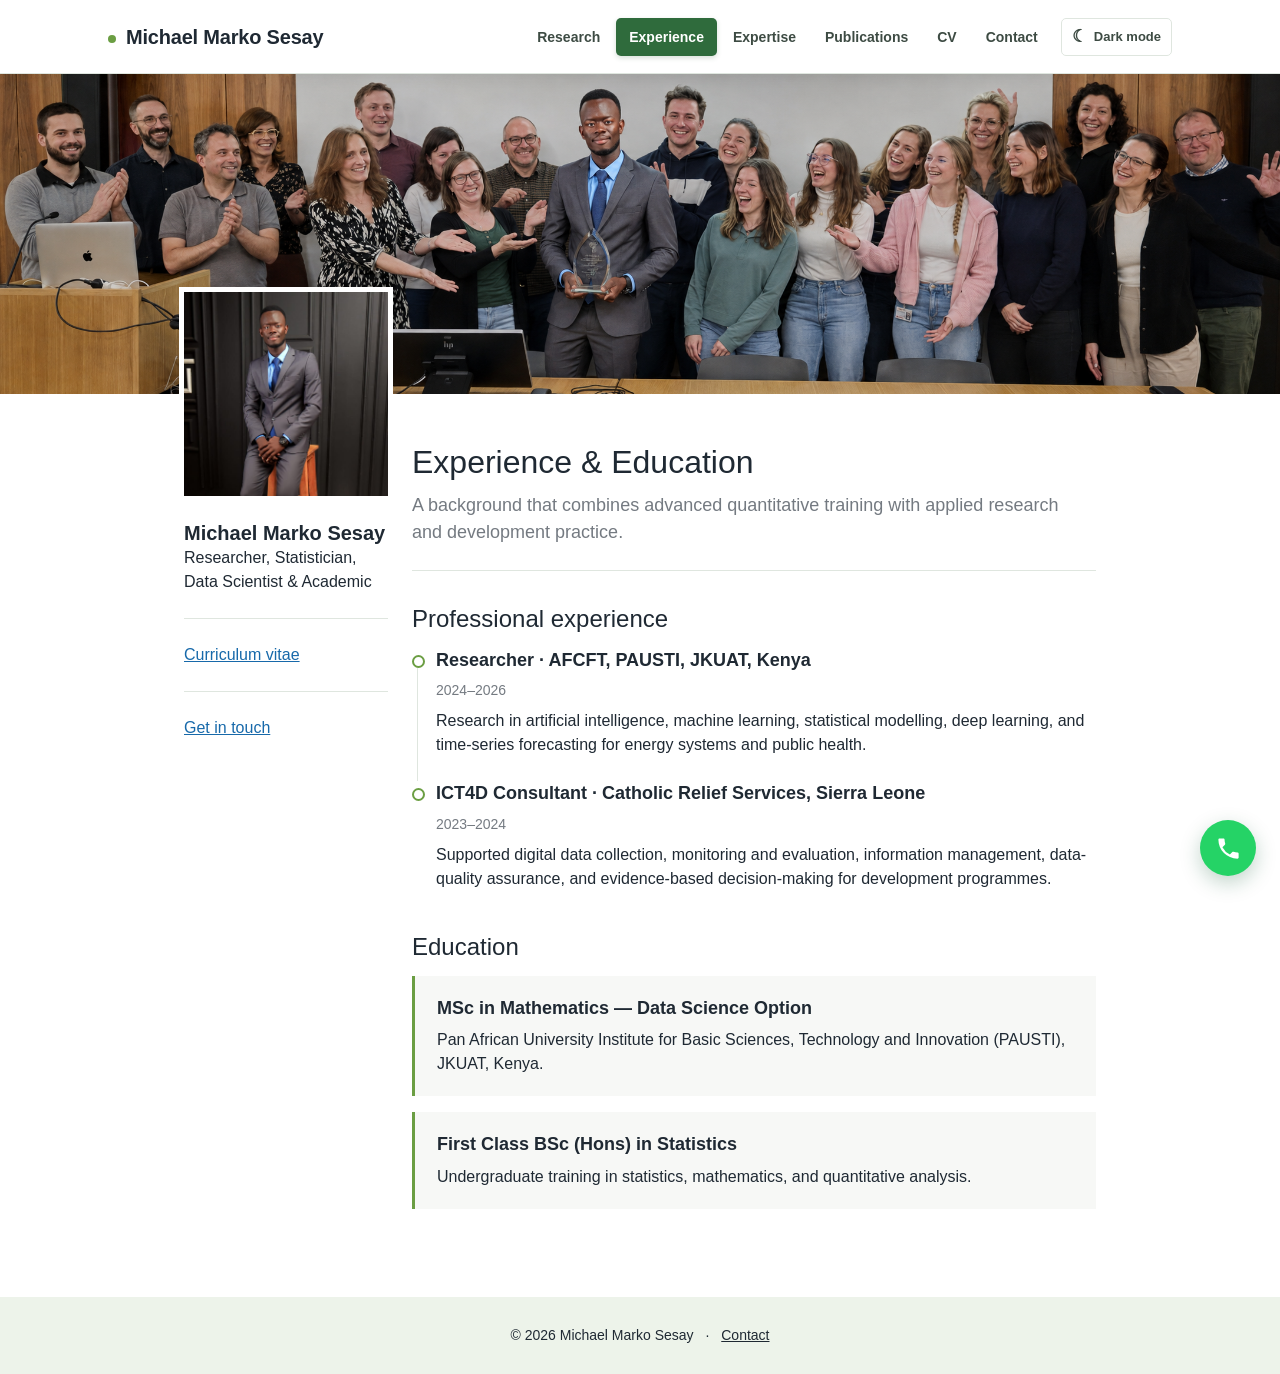
==== commit a2b9e074: "Add WhatsApp contact shortcut" ====
--- a/pages/achievements.html
+++ b/pages/achievements.html
@@ -1,4 +1,4 @@
 <!doctype html>
-<html lang="en"><head><meta charset="UTF-8" /><meta name="viewport" content="width=device-width, initial-scale=1.0" /><meta name="description" content="Professional experience and education of Michael Marko Sesay." /><title>Experience · Michael Marko Sesay</title><link rel="stylesheet" href="../assets/css/styles.css" /><script src="../assets/js/theme.js"></script></head>
+<html lang="en"><head><meta charset="UTF-8" /><meta name="viewport" content="width=device-width, initial-scale=1.0" /><meta name="description" content="Professional experience and education of Michael Marko Sesay." /><title>Experience · Michael Marko Sesay</title><link rel="stylesheet" href="../assets/css/styles.css" /><script src="../assets/js/theme.js"></script><script src="../assets/js/mobile-menu.js"></script><script src="../assets/js/whatsapp.js"></script></head>
 <body><header class="site-header"><div class="header-inner"><a class="site-title" href="../index.html">Michael Marko Sesay</a><nav class="desktop-nav" aria-label="Primary navigation"><a href="projects.html">Research</a><a aria-current="page" href="achievements.html">Experience</a><a href="testimonials.html">Expertise</a><a href="publications.html">Publications</a><a href="cv.html">CV</a><a href="contact.html">Contact</a></nav></div></header><div class="hero"><img src="../assets/images/group.png" alt="" /></div>
 <main class="main-content"><div class="layout"><aside class="sidebar"><section class="profile-card"><img class="profile-photo" src="../assets/images/michael-marko-sesay.jpeg" alt="Michael Marko Sesay" /><h2>Michael Marko Sesay</h2><p>Researcher, Statistician, Data Scientist &amp; Academic</p><hr /><p><a href="cv.html">Curriculum vitae</a></p><hr /><p><a href="contact.html">Get in touch</a></p></section></aside><article class="content-column"><header class="page-intro"><h1>Experience &amp; Education</h1><p>A background that combines advanced quantitative training with applied research and development practice.</p></header><section class="detail-section"><h2>Professional experience</h2><ol class="timeline"><li><h3>Researcher · AFCFT, PAUSTI, JKUAT, Kenya</h3><p class="meta">2024–2026</p><p>Research in artificial intelligence, machine learning, statistical modelling, deep learning, and time-series forecasting for energy systems and public health.</p></li><li><h3>ICT4D Consultant · Catholic Relief Services, Sierra Leone</h3><p class="meta">2023–2024</p><p>Supported digital data collection, monitoring and evaluation, information management, data-quality assurance, and evidence-based decision-making for development programmes.</p></li></ol></section><section class="detail-section"><h2>Education</h2><ul class="feature-list"><li class="feature-card"><h3>MSc in Mathematics — Data Science Option</h3><p>Pan African University Institute for Basic Sciences, Technology and Innovation (PAUSTI), JKUAT, Kenya.</p></li><li class="feature-card"><h3>First Class BSc (Hons) in Statistics</h3><p>Undergraduate training in statistics, mathematics, and quantitative analysis.</p></li></ul></section></article></div></main><footer class="site-footer"><div>© 2026 Michael Marko Sesay <span>·</span> <a href="contact.html">Contact</a></div></footer></body></html>
--- a/assets/css/styles.css
+++ b/assets/css/styles.css
@@ -29,6 +29,14 @@
 .theme-toggle { display: inline-flex; align-items: center; gap: 7px; margin-left: 10px; padding: 8px 10px; border: 1px solid var(--border); border-radius: 5px; color: var(--nav-ink); background: transparent; font: inherit; font-size: 13px; font-weight: 600; line-height: 20px; white-space: nowrap; cursor: pointer; transition: color .18s ease, background-color .18s ease, border-color .18s ease; }
 .theme-toggle:hover, .theme-toggle:focus-visible { border-color: var(--green); color: var(--green-dark); background: var(--nav-hover); outline: none; }
 .theme-toggle > span:first-child { font-size: 17px; line-height: 1; }
+.mobile-menu-toggle { display: none; }
+.visually-hidden { position: absolute; width: 1px; height: 1px; padding: 0; overflow: hidden; clip: rect(0 0 0 0); white-space: nowrap; border: 0; }
+.whatsapp-contact { position: fixed; right: 24px; bottom: 24px; z-index: 9; display: grid; width: 56px; height: 56px; place-items: center; border-radius: 50%; color: #fff; background: #25d366; box-shadow: 0 7px 20px #0b572f40; text-decoration: none; transition: transform .18s ease, background-color .18s ease, box-shadow .18s ease; }
+.whatsapp-contact:hover, .whatsapp-contact:focus-visible { color: #fff; background: #1ebc57; box-shadow: 0 10px 24px #0b572f52; outline: none; transform: translateY(-2px) scale(1.03); }
+.whatsapp-icon { display: grid; width: 100%; height: 100%; place-items: center; }
+.whatsapp-icon svg { width: 27px; height: 27px; fill: currentcolor; }
+.whatsapp-label { position: absolute; right: 68px; padding: 8px 11px; border: 1px solid var(--border); border-radius: 5px; color: var(--ink); background: var(--header-bg); box-shadow: 0 7px 20px #111d1420; font-size: 13px; font-weight: 600; line-height: 18px; white-space: nowrap; opacity: 0; pointer-events: none; transform: translateX(5px); transition: opacity .18s ease, transform .18s ease; }
+.whatsapp-contact:hover .whatsapp-label, .whatsapp-contact:focus-visible .whatsapp-label { opacity: 1; transform: translateX(0); }
 .more-menu { position: relative; }
 .more-links { position: absolute; top: 36px; right: 0; display: none; width: 250px; padding: 4px 0; background: #fff; border: 1px solid #eee; border-radius: 4px; box-shadow: 0 1px 5px #0002; }
 .more-links.open { display: block; }
@@ -155,7 +163,22 @@
   .form-field-full { grid-column: auto; }
 }
 @media (max-width: 860px) { .theme-toggle-text { display: none; } .theme-toggle { padding: 8px 9px; } }
-@media (max-width: 620px) { .desktop-nav { display: none; } .theme-toggle { margin-left: auto; } }
+@media (max-width: 620px) {
+  .header-inner { padding: 0 18px; }
+  .site-title { font-size: 18px; }
+  .site-title::before { width: 7px; height: 7px; margin-right: 8px; }
+  .desktop-nav { display: none; }
+  .desktop-nav.mobile-menu-open { position: fixed; top: 88px; right: 16px; left: 16px; z-index: 11; display: grid; gap: 4px; margin: 0; padding: 8px; border: 1px solid var(--border); border-radius: 8px; background: var(--header-bg); box-shadow: 0 14px 30px #111d1426; }
+  .desktop-nav.mobile-menu-open > a { padding: 12px 14px; border-radius: 5px; font-size: 15px; text-align: left; }
+  .theme-toggle { margin-left: auto; }
+  .mobile-menu-toggle { display: inline-grid; width: 38px; height: 38px; margin-left: 8px; padding: 0; place-items: center; border: 1px solid var(--border); border-radius: 5px; color: var(--nav-ink); background: transparent; cursor: pointer; }
+  .mobile-menu-toggle:hover, .mobile-menu-toggle:focus-visible { border-color: var(--green); background: var(--nav-hover); outline: none; }
+  .menu-icon { display: grid; gap: 4px; width: 17px; }
+  .menu-icon i { display: block; width: 100%; height: 2px; border-radius: 2px; background: currentcolor; }
+  body.mobile-menu-open { overflow: hidden; }
+  .whatsapp-contact { right: 16px; bottom: 16px; width: 52px; height: 52px; }
+  .whatsapp-label { display: none; }
+}
 
 /* Homepage — bespoke research portfolio layout */
 .home-page { background: #fff; color: #1c1c25; font-family: Arial, Helvetica, sans-serif; font-size: 14px; line-height: 1.45; }
